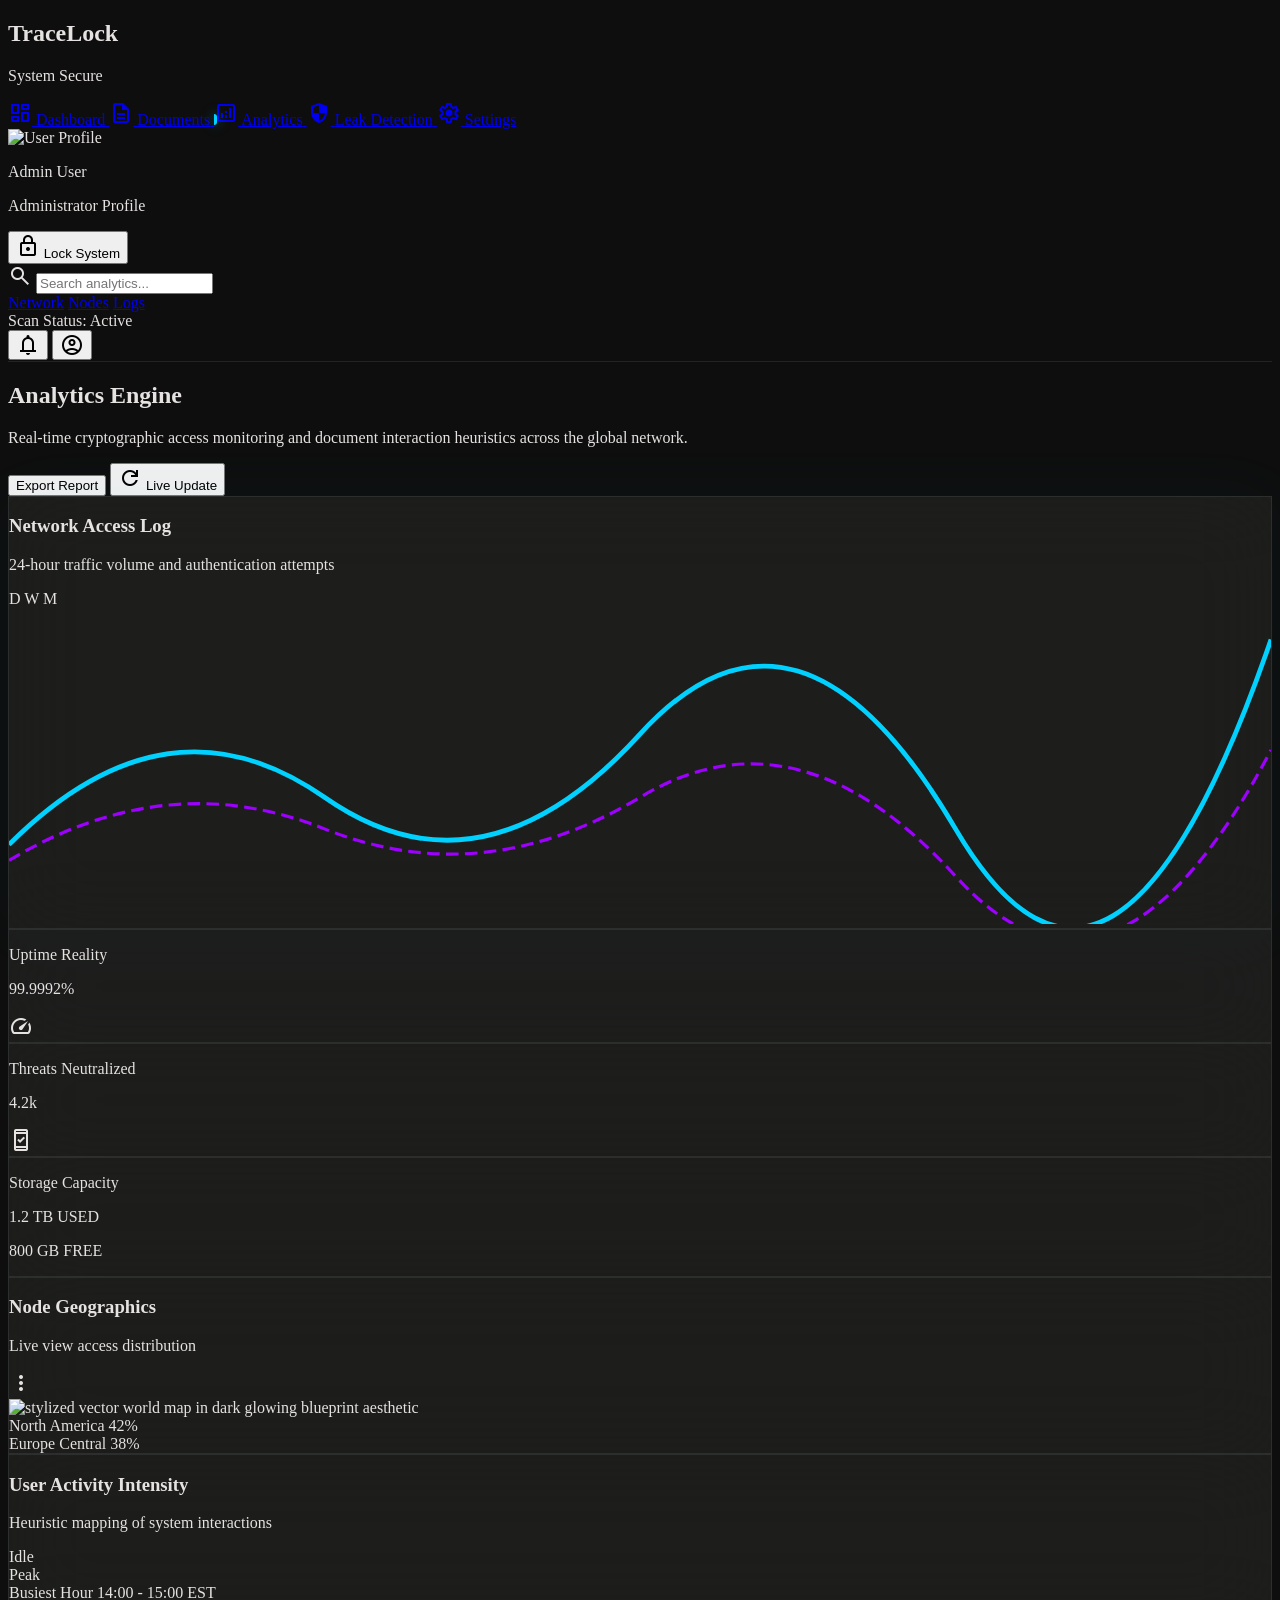
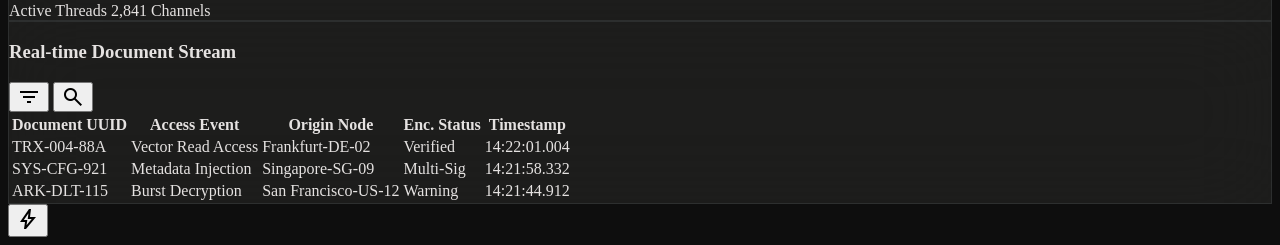
==== analytics.html @ cfc52f66 "feat: add all pages (dashboard, documents, analytics, leak detection, settings) with smooth page tra" ====
<!DOCTYPE html>

<html class="dark" lang="en"><head>
<meta charset="utf-8"/>
<meta content="width=device-width, initial-scale=1.0" name="viewport"/>
<link rel="stylesheet" href="transitions.css"/>
<title>TraceLock Analytics | Secure Insights</title>
<script src="https://cdn.tailwindcss.com?plugins=forms,container-queries"></script>
<link href="https://fonts.googleapis.com/css2?family=Inter:wght@400;500;600&amp;family=Manrope:wght@700;800&amp;family=Material+Symbols+Outlined:wght,FILL@100..700,0..1&amp;display=swap" rel="stylesheet"/>
<script id="tailwind-config">
      tailwind.config = {
        darkMode: "class",
        theme: {
          extend: {
            "colors": {
                    "primary-fixed": "#b7eaff",
                    "surface": "#131313",
                    "on-secondary": "#4b007e",
                    "secondary-container": "#9d05ff",
                    "on-secondary-container": "#f7e6ff",
                    "on-surface-variant": "#bbc9cf",
                    "inverse-surface": "#e5e2e1",
                    "on-surface": "#e5e2e1",
                    "on-primary": "#003543",
                    "error-container": "#93000a",
                    "primary-fixed-dim": "#4cd6ff",
                    "on-tertiary-fixed-variant": "#624000",
                    "on-tertiary-fixed": "#291800",
                    "on-tertiary-container": "#6b4700",
                    "on-primary-container": "#00566a",
                    "surface-container-highest": "#353534",
                    "primary-container": "#00d1ff",
                    "surface-variant": "#353534",
                    "on-secondary-fixed": "#2d004f",
                    "on-error-container": "#ffdad6",
                    "on-tertiary": "#442b00",
                    "tertiary-container": "#feb127",
                    "surface-bright": "#393939",
                    "on-primary-fixed": "#001f28",
                    "surface-tint": "#4cd6ff",
                    "tertiary-fixed-dim": "#ffba49",
                    "surface-dim": "#131313",
                    "surface-container-high": "#2a2a2a",
                    "surface-container": "#201f1f",
                    "surface-container-low": "#1c1b1b",
                    "error": "#ffb4ab",
                    "surface-container-lowest": "#0e0e0e",
                    "inverse-on-surface": "#313030",
                    "outline": "#859399",
                    "secondary": "#dfb7ff",
                    "background": "#131313",
                    "on-secondary-fixed-variant": "#6b00b0",
                    "secondary-fixed-dim": "#dfb7ff",
                    "primary": "#a4e6ff",
                    "outline-variant": "#3c494e",
                    "tertiary-fixed": "#ffddb1",
                    "on-primary-fixed-variant": "#004e60",
                    "tertiary": "#ffd59c",
                    "secondary-fixed": "#f1daff",
                    "inverse-primary": "#00677f",
                    "on-error": "#690005",
                    "on-background": "#e5e2e1"
            },
            "borderRadius": {
                    "DEFAULT": "1rem",
                    "lg": "2rem",
                    "xl": "3rem",
                    "full": "9999px"
            },
            "fontFamily": {
                    "headline": ["Manrope"],
                    "body": ["Inter"],
                    "label": ["Inter"],
                    "manrope": ["Manrope"]
            },
            "animation": {
                "fade-in-up": "fadeInUp 0.6s ease-out forwards",
                "reveal-width": "revealWidth 1.2s cubic-bezier(0.65, 0, 0.35, 1) forwards",
                "stagger-item": "staggerItem 0.4s ease-out forwards"
            },
            "keyframes": {
                "fadeInUp": {
                    "0%": { opacity: "0", transform: "translateY(20px)" },
                    "100%": { opacity: "1", transform: "translateY(0)" }
                },
                "revealWidth": {
                    "0%": { width: "0%" },
                    "100%": { width: "var(--target-width)" }
                },
                "staggerItem": {
                    "0%": { opacity: "0", transform: "scale(0.95)" },
                    "100%": { opacity: "1", transform: "scale(1)" }
                }
            }
          },
        },
      }
    </script>
<style>
        .material-symbols-outlined {
            font-variation-settings: 'FILL' 0, 'wght' 400, 'GRAD' 0, 'opsz' 24;
        }
        .glass-panel {
            background: rgba(53, 53, 52, 0.4);
            backdrop-filter: blur(40px);
            border: 1px solid rgba(133, 147, 153, 0.15);
        }
        .electric-aura {
            box-shadow: 0 0 64px rgba(0, 209, 255, 0.04);
        }
        body {
            background-color: #0e0e0e;
            color: #e5e2e1;
        }
        .glass-border-bottom-only {
            border-bottom: 1px solid rgba(0, 209, 255, 0.15);
        }
        .chart-bar {
            transform-origin: bottom;
            animation: barGrow 1s cubic-bezier(0.34, 1.56, 0.64, 1) forwards;
        }
        @keyframes barGrow {
            0% { transform: scaleY(0); }
            100% { transform: scaleY(1); }
        }
        .animate-delay-100 { animation-delay: 100ms; }
        .animate-delay-200 { animation-delay: 200ms; }
        .animate-delay-300 { animation-delay: 300ms; }
        .animate-delay-400 { animation-delay: 400ms; }
        .animate-delay-500 { animation-delay: 500ms; }
    </style>
</head>
<body class="font-body selection:bg-primary-container selection:text-on-primary-container overflow-x-hidden">
<!-- SideNavBar -->
<aside class="fixed left-0 top-0 h-full w-64 flex flex-col bg-zinc-950/60 backdrop-blur-xl border-r border-cyan-500/10 shadow-[0_0_64px_rgba(0,209,255,0.04)] z-50">
<div class="p-8">
<h1 class="text-2xl font-bold tracking-tighter text-cyan-400">TraceLock</h1>
<p class="text-[10px] text-zinc-500 mt-1 font-mono uppercase tracking-widest">System Secure</p>
</div>
<nav class="flex-1 px-4 space-y-1 mt-4">
<a class="flex items-center gap-4 px-6 py-4 text-zinc-500 hover:text-cyan-300 hover:bg-cyan-400/5 transition-all duration-300 rounded-2xl group font-manrope text-sm tracking-tight" href="dashboard.html">
<span class="material-symbols-outlined group-hover:scale-110 transition-transform">dashboard</span>
<span class="uppercase font-semibold">Dashboard</span>
</a>
<a class="flex items-center gap-4 px-6 py-4 text-zinc-500 hover:text-cyan-300 hover:bg-cyan-400/5 transition-all duration-300 rounded-2xl group font-manrope text-sm tracking-tight" href="documents.html">
<span class="material-symbols-outlined group-hover:scale-110 transition-transform">description</span>
<span class="uppercase font-semibold">Documents</span>
</a>
<!-- Active Tab: Analytics -->
<a class="flex items-center gap-4 px-6 py-4 text-cyan-400 bg-cyan-400/10 font-bold rounded-2xl group font-manrope text-sm tracking-tight shadow-[0_0_20px_rgba(0,209,255,0.05)]" href="analytics.html">
<span class="material-symbols-outlined">analytics</span>
<span class="uppercase">Analytics</span>
</a>
<a class="flex items-center gap-4 px-6 py-4 text-zinc-500 hover:text-cyan-300 hover:bg-cyan-400/5 transition-all duration-300 rounded-2xl group font-manrope text-sm tracking-tight" href="leak_detection.html">
<span class="material-symbols-outlined group-hover:scale-110 transition-transform">security</span>
<span class="uppercase font-semibold">Leak Detection</span>
</a>
<a class="flex items-center gap-4 px-6 py-4 text-zinc-500 hover:text-cyan-300 hover:bg-cyan-400/5 transition-all duration-300 rounded-2xl group font-manrope text-sm tracking-tight" href="settings.html">
<span class="material-symbols-outlined group-hover:scale-110 transition-transform">settings</span>
<span class="uppercase font-semibold">Settings</span>
</a>
</nav>
<div class="p-8 mt-auto">
<div class="flex items-center gap-3 mb-6 px-2">
<img alt="User Profile" class="w-10 h-10 rounded-full border border-cyan-500/20" src="https://lh3.googleusercontent.com/aida-public/[base64]"/>
<div>
<p class="text-xs font-bold text-on-surface">Admin User</p>
<p class="text-[10px] text-zinc-500">Administrator Profile</p>
</div>
</div>
<button class="w-full py-4 bg-gradient-to-br from-primary-container to-secondary-container text-on-primary-fixed font-bold rounded-xl flex items-center justify-center gap-2 scale-100 hover:scale-[1.02] active:scale-95 transition-all duration-200 shadow-lg shadow-cyan-500/10">
<span class="material-symbols-outlined text-sm">lock</span>
            Lock System
        </button>
</div>
</aside>
<!-- Main Content Area -->
<main class="ml-64 min-h-screen">
<!-- TopNavBar -->
<header class="fixed top-0 right-0 left-64 h-16 flex justify-between items-center px-8 z-40 bg-zinc-950/50 backdrop-blur-2xl border-b border-cyan-500/15 glass-border-bottom-only">
<div class="flex items-center gap-10">
<div class="relative group opacity-80 hover:opacity-100 transition-all duration-300">
<span class="material-symbols-outlined absolute left-3 top-1/2 -translate-y-1/2 text-zinc-500 text-sm">search</span>
<input class="bg-surface-container-low border-none rounded-full py-1.5 pl-10 pr-6 text-xs text-on-surface-variant w-64 focus:ring-1 focus:ring-cyan-400 transition-all" placeholder="Search analytics..." type="text"/>
</div>
<nav class="flex gap-8 font-manrope text-xs font-medium uppercase tracking-widest">
<a class="text-zinc-400 hover:text-cyan-300 transition-colors" href="#">Network</a>
<a class="text-zinc-400 hover:text-cyan-300 transition-colors" href="#">Nodes</a>
<a class="text-cyan-400 border-b-2 border-cyan-400 pb-1" href="#">Logs</a>
</nav>
</div>
<div class="flex items-center gap-6">
<div class="flex items-center gap-2 px-4 py-1.5 bg-cyan-400/10 border border-cyan-400/20 rounded-full">
<span class="w-2 h-2 rounded-full bg-cyan-400 animate-pulse"></span>
<span class="text-[10px] font-bold text-cyan-400 uppercase tracking-widest">Scan Status: Active</span>
</div>
<div class="flex gap-4">
<button class="material-symbols-outlined text-zinc-400 hover:text-cyan-300 transition-colors opacity-80 hover:opacity-100">notifications</button>
<button class="material-symbols-outlined text-zinc-400 hover:text-cyan-300 transition-colors opacity-80 hover:opacity-100">account_circle</button>
</div>
</div>
</header>
<!-- Dashboard Canvas -->
<div class="p-10 pt-24 space-y-10 animate-fade-in-up">
<!-- Hero Title -->
<div class="flex justify-between items-end opacity-0 animate-fade-in-up">
<div>
<h2 class="font-headline text-5xl font-extrabold tracking-tighter text-on-surface">Analytics Engine</h2>
<p class="text-on-surface-variant mt-2 max-w-md">Real-time cryptographic access monitoring and document interaction heuristics across the global network.</p>
</div>
<div class="flex gap-4">
<button class="px-6 py-3 rounded-xl border border-outline-variant/30 font-bold text-xs uppercase tracking-widest hover:bg-surface-container-low transition-colors">Export Report</button>
<button class="px-6 py-3 rounded-xl bg-primary-container text-on-primary-fixed font-bold text-xs uppercase tracking-widest flex items-center gap-2 hover:shadow-[0_0_20px_rgba(0,209,255,0.3)] transition-all">
<span class="material-symbols-outlined text-sm">refresh</span>
                    Live Update
                </button>
</div>
</div>
<!-- Bento Grid Layout -->
<div class="grid grid-cols-12 gap-6">
<!-- Main Access Chart -->
<div class="col-span-8 glass-panel rounded-lg p-8 electric-aura opacity-0 animate-fade-in-up animate-delay-100">
<div class="flex justify-between items-center mb-10">
<div>
<h3 class="font-headline text-lg font-bold">Network Access Log</h3>
<p class="text-xs text-on-surface-variant">24-hour traffic volume and authentication attempts</p>
</div>
<div class="flex gap-2">
<span class="px-3 py-1 rounded-full bg-zinc-800 text-[10px] font-bold text-zinc-400 cursor-pointer hover:bg-zinc-700 transition-colors">D</span>
<span class="px-3 py-1 rounded-full bg-primary-container/20 text-[10px] font-bold text-primary-container border border-primary-container/30 cursor-pointer">W</span>
<span class="px-3 py-1 rounded-full bg-zinc-800 text-[10px] font-bold text-zinc-400 cursor-pointer hover:bg-zinc-700 transition-colors">M</span>
</div>
</div>
<!-- Chart Bars with animations -->
<div class="h-64 flex items-end gap-1 relative group">
<div class="flex-1 bg-primary-container/20 h-[40%] rounded-t-sm hover:bg-primary-container/40 transition-all cursor-pointer chart-bar"></div>
<div class="flex-1 bg-primary-container/20 h-[55%] rounded-t-sm hover:bg-primary-container/40 transition-all cursor-pointer chart-bar animate-delay-100"></div>
<div class="flex-1 bg-primary-container/20 h-[45%] rounded-t-sm hover:bg-primary-container/40 transition-all cursor-pointer chart-bar animate-delay-200"></div>
<div class="flex-1 bg-secondary-container/20 h-[85%] rounded-t-sm border-t-2 border-secondary-container/60 hover:bg-secondary-container/40 transition-all cursor-pointer chart-bar animate-delay-300"></div>
<div class="flex-1 bg-primary-container/20 h-[60%] rounded-t-sm hover:bg-primary-container/40 transition-all cursor-pointer chart-bar animate-delay-100"></div>
<div class="flex-1 bg-primary-container/20 h-[70%] rounded-t-sm hover:bg-primary-container/40 transition-all cursor-pointer chart-bar animate-delay-200"></div>
<div class="flex-1 bg-primary-container/20 h-[50%] rounded-t-sm hover:bg-primary-container/40 transition-all cursor-pointer chart-bar animate-delay-300"></div>
<div class="flex-1 bg-primary-container/20 h-[40%] rounded-t-sm hover:bg-primary-container/40 transition-all cursor-pointer chart-bar animate-delay-400"></div>
<div class="flex-1 bg-primary-container/20 h-[90%] rounded-t-sm hover:bg-primary-container/40 transition-all cursor-pointer chart-bar animate-delay-100"></div>
<div class="flex-1 bg-secondary-container/20 h-[65%] rounded-t-sm border-t-2 border-secondary-container/60 hover:bg-secondary-container/40 transition-all cursor-pointer chart-bar animate-delay-200"></div>
<div class="flex-1 bg-primary-container/20 h-[40%] rounded-t-sm hover:bg-primary-container/40 transition-all cursor-pointer chart-bar animate-delay-300"></div>
<div class="flex-1 bg-primary-container/20 h-[55%] rounded-t-sm hover:bg-primary-container/40 transition-all cursor-pointer chart-bar animate-delay-400"></div>
<!-- Overlay Legend Line (Decorative SVG) -->
<svg class="absolute inset-0 w-full h-full opacity-60 pointer-events-none" viewbox="0 0 800 200">
<path class="chart-line-path" d="M0,150 Q100,50 200,120 T400,80 T600,140 T800,20" fill="none" stroke="#00D1FF" stroke-width="3"></path>
<path class="chart-line-path opacity-50" d="M0,160 Q100,100 200,140 T400,120 T600,170 T800,90" fill="none" stroke="#9D00FF" stroke-dasharray="8 4" stroke-width="2"></path>
</svg>
</div>
</div>
<!-- Status Cards -->
<div class="col-span-4 space-y-6 opacity-0 animate-fade-in-up animate-delay-200">
<div class="glass-panel rounded-lg p-6 flex items-center justify-between hover:border-primary-container/40 transition-all">
<div>
<p class="text-xs text-on-surface-variant font-medium">Uptime Reality</p>
<p class="text-2xl font-headline font-black text-on-surface">99.9992%</p>
</div>
<div class="w-12 h-12 rounded-full border-2 border-primary-container/30 flex items-center justify-center">
<span class="material-symbols-outlined text-primary-container animate-pulse">speed</span>
</div>
</div>
<div class="glass-panel rounded-lg p-6 flex items-center justify-between border-l-4 border-secondary-container hover:translate-x-1 transition-transform">
<div>
<p class="text-xs text-on-surface-variant font-medium">Threats Neutralized</p>
<p class="text-2xl font-headline font-black text-secondary">4.2k</p>
</div>
<div class="w-12 h-12 rounded-full bg-secondary-container/10 flex items-center justify-center">
<span class="material-symbols-outlined text-secondary">security_update_good</span>
</div>
</div>
<div class="glass-panel rounded-lg p-6 bg-gradient-to-br from-surface-container-low to-surface-container-lowest">
<p class="text-xs text-zinc-500 font-bold uppercase tracking-widest mb-4">Storage Capacity</p>
<div class="w-full h-2 bg-zinc-800 rounded-full overflow-hidden">
<div class="h-full bg-gradient-to-r from-primary-container to-secondary-container animate-reveal-width" style="--target-width: 72%"></div>
</div>
<div class="flex justify-between mt-3">
<p class="text-[10px] text-zinc-400 font-bold">1.2 TB USED</p>
<p class="text-[10px] text-zinc-500">800 GB FREE</p>
</div>
</div>
</div>
<!-- Geographic Distribution -->
<div class="col-span-5 glass-panel rounded-lg p-8 relative overflow-hidden group opacity-0 animate-fade-in-up animate-delay-300">
<div class="flex justify-between items-start mb-6 z-10 relative">
<div>
<h3 class="font-headline text-lg font-bold">Node Geographics</h3>
<p class="text-xs text-on-surface-variant">Live view access distribution</p>
</div>
<span class="material-symbols-outlined text-zinc-500 cursor-pointer hover:text-white">more_vert</span>
</div>
<div class="w-full aspect-square bg-zinc-900 rounded-2xl relative overflow-hidden">
<img alt="stylized vector world map in dark glowing blueprint aesthetic" class="w-full h-full object-cover opacity-40 grayscale contrast-125 scale-110 group-hover:scale-100 transition-transform duration-1000" src="https://lh3.googleusercontent.com/aida-public/[base64]"/>
<!-- Pulsing Hotspots -->
<div class="absolute top-[30%] left-[20%] w-4 h-4 bg-primary-container rounded-full animate-pulse shadow-[0_0_15px_#00D1FF]"></div>
<div class="absolute top-[45%] left-[55%] w-3 h-3 bg-secondary-container rounded-full animate-pulse shadow-[0_0_15px_#9D00FF]"></div>
<div class="absolute top-[60%] left-[80%] w-5 h-5 bg-primary-container rounded-full animate-pulse shadow-[0_0_15px_#00D1FF]"></div>
</div>
<div class="mt-6 space-y-3">
<div class="flex justify-between text-xs">
<span class="text-zinc-400">North America</span>
<span class="text-on-surface font-bold">42%</span>
</div>
<div class="w-full h-1 bg-zinc-800 rounded-full">
<div class="h-full bg-primary-container animate-reveal-width" style="--target-width: 42%"></div>
</div>
<div class="flex justify-between text-xs mt-4">
<span class="text-zinc-400">Europe Central</span>
<span class="text-on-surface font-bold">38%</span>
</div>
<div class="w-full h-1 bg-zinc-800 rounded-full">
<div class="h-full bg-secondary-container animate-reveal-width animate-delay-200" style="--target-width: 38%"></div>
</div>
</div>
</div>
<!-- Activity Heatmap -->
<div class="col-span-7 glass-panel rounded-lg p-8 opacity-0 animate-fade-in-up animate-delay-400">
<div class="flex justify-between items-start mb-8">
<div>
<h3 class="font-headline text-lg font-bold">User Activity Intensity</h3>
<p class="text-xs text-on-surface-variant">Heuristic mapping of system interactions</p>
</div>
<div class="flex items-center gap-4">
<div class="flex items-center gap-1.5">
<div class="w-2 h-2 rounded-full bg-zinc-800"></div>
<span class="text-[10px] text-zinc-500 uppercase">Idle</span>
</div>
<div class="flex items-center gap-1.5">
<div class="w-2 h-2 rounded-full bg-primary-container/80"></div>
<span class="text-[10px] text-zinc-500 uppercase">Peak</span>
</div>
</div>
</div>
<!-- Heatmap Grid with stagger animations -->
<div class="grid grid-cols-12 gap-1.5">
<!-- Row 1 -->
<div class="aspect-square rounded-sm bg-primary-container/10 animate-stagger-item animate-delay-100"></div>
<div class="aspect-square rounded-sm bg-primary-container/20 animate-stagger-item animate-delay-200"></div>
<div class="aspect-square rounded-sm bg-primary-container/40 animate-stagger-item animate-delay-300"></div>
<div class="aspect-square rounded-sm bg-primary-container/10 animate-stagger-item animate-delay-100"></div>
<div class="aspect-square rounded-sm bg-zinc-800 animate-stagger-item animate-delay-200"></div>
<div class="aspect-square rounded-sm bg-primary-container/60 animate-stagger-item animate-delay-300"></div>
<div class="aspect-square rounded-sm bg-primary-container/80 animate-stagger-item animate-delay-400"></div>
<div class="aspect-square rounded-sm bg-secondary-container/40 animate-stagger-item animate-delay-500"></div>
<div class="aspect-square rounded-sm bg-primary-container/10 animate-stagger-item animate-delay-100"></div>
<div class="aspect-square rounded-sm bg-primary-container/20 animate-stagger-item animate-delay-200"></div>
<div class="aspect-square rounded-sm bg-primary-container/30 animate-stagger-item animate-delay-300"></div>
<div class="aspect-square rounded-sm bg-zinc-800 animate-stagger-item animate-delay-400"></div>
<!-- Row 2 -->
<div class="aspect-square rounded-sm bg-zinc-800 animate-stagger-item animate-delay-200"></div>
<div class="aspect-square rounded-sm bg-primary-container/10 animate-stagger-item animate-delay-300"></div>
<div class="aspect-square rounded-sm bg-primary-container/50 animate-stagger-item animate-delay-400"></div>
<div class="aspect-square rounded-sm bg-secondary-container/90 animate-stagger-item animate-delay-500"></div>
<div class="aspect-square rounded-sm bg-primary-container/60 animate-stagger-item animate-delay-100"></div>
<div class="aspect-square rounded-sm bg-primary-container/10 animate-stagger-item animate-delay-200"></div>
<div class="aspect-square rounded-sm bg-zinc-800 animate-stagger-item animate-delay-300"></div>
<div class="aspect-square rounded-sm bg-zinc-800 animate-stagger-item animate-delay-400"></div>
<div class="aspect-square rounded-sm bg-primary-container/20 animate-stagger-item animate-delay-100"></div>
<div class="aspect-square rounded-sm bg-primary-container/10 animate-stagger-item animate-delay-200"></div>
<div class="aspect-square rounded-sm bg-primary-container/40 animate-stagger-item animate-delay-300"></div>
<div class="aspect-square rounded-sm bg-primary-container/20 animate-stagger-item animate-delay-400"></div>
<!-- Row 3-5 simplified -->
<div class="aspect-square rounded-sm bg-primary-container/30 animate-stagger-item animate-delay-200"></div>
<div class="aspect-square rounded-sm bg-zinc-800"></div>
<div class="aspect-square rounded-sm bg-zinc-800"></div>
<div class="aspect-square rounded-sm bg-primary-container/10"></div>
<div class="aspect-square rounded-sm bg-primary-container/20"></div>
<div class="aspect-square rounded-sm bg-primary-container/40"></div>
<div class="aspect-square rounded-sm bg-primary-container/60"></div>
<div class="aspect-square rounded-sm bg-secondary-container/40"></div>
<div class="aspect-square rounded-sm bg-primary-container/10"></div>
<div class="aspect-square rounded-sm bg-primary-container/80"></div>
<div class="aspect-square rounded-sm bg-zinc-800"></div>
<div class="aspect-square rounded-sm bg-zinc-800"></div>
<div class="aspect-square rounded-sm bg-primary-container/10"></div>
<div class="aspect-square rounded-sm bg-primary-container/20"></div>
<div class="aspect-square rounded-sm bg-zinc-800"></div>
<div class="aspect-square rounded-sm bg-zinc-800"></div>
<div class="aspect-square rounded-sm bg-primary-container/60"></div>
<div class="aspect-square rounded-sm bg-primary-container/10"></div>
<div class="aspect-square rounded-sm bg-primary-container/20"></div>
<div class="aspect-square rounded-sm bg-primary-container/40"></div>
<div class="aspect-square rounded-sm bg-primary-container/20"></div>
<div class="aspect-square rounded-sm bg-primary-container/10"></div>
<div class="aspect-square rounded-sm bg-zinc-800"></div>
<div class="aspect-square rounded-sm bg-zinc-800"></div>
<div class="aspect-square rounded-sm bg-primary-container/40"></div>
<div class="aspect-square rounded-sm bg-primary-container/10"></div>
<div class="aspect-square rounded-sm bg-primary-container/20"></div>
<div class="aspect-square rounded-sm bg-zinc-800"></div>
<div class="aspect-square rounded-sm bg-primary-container/10"></div>
<div class="aspect-square rounded-sm bg-primary-container/30"></div>
<div class="aspect-square rounded-sm bg-primary-container/80"></div>
<div class="aspect-square rounded-sm bg-secondary-container/60"></div>
<div class="aspect-square rounded-sm bg-primary-container/10"></div>
<div class="aspect-square rounded-sm bg-zinc-800"></div>
<div class="aspect-square rounded-sm bg-zinc-800"></div>
<div class="aspect-square rounded-sm bg-primary-container/10"></div>
</div>
<div class="mt-6 pt-6 border-t border-zinc-800/50 flex justify-between">
<div class="flex flex-col">
<span class="text-[10px] text-zinc-500 font-bold uppercase tracking-widest">Busiest Hour</span>
<span class="text-sm font-bold text-primary-container">14:00 - 15:00 EST</span>
</div>
<div class="flex flex-col text-right">
<span class="text-[10px] text-zinc-500 font-bold uppercase tracking-widest">Active Threads</span>
<span class="text-sm font-bold text-secondary">2,841 Channels</span>
</div>
</div>
</div>
</div>
<!-- Detailed Logs Table -->
<div class="glass-panel rounded-lg overflow-hidden opacity-0 animate-fade-in-up animate-delay-500">
<div class="p-8 border-b border-zinc-800/30 flex justify-between items-center">
<h3 class="font-headline text-lg font-bold">Real-time Document Stream</h3>
<div class="flex gap-4">
<button class="material-symbols-outlined text-zinc-500 hover:text-cyan-400 transition-colors">filter_list</button>
<button class="material-symbols-outlined text-zinc-500 hover:text-cyan-400 transition-colors">search</button>
</div>
</div>
<div class="overflow-x-auto">
<table class="w-full text-left">
<thead>
<tr class="text-[10px] text-zinc-500 font-black uppercase tracking-widest bg-zinc-950/30">
<th class="px-8 py-4">Document UUID</th>
<th class="px-8 py-4">Access Event</th>
<th class="px-8 py-4">Origin Node</th>
<th class="px-8 py-4">Enc. Status</th>
<th class="px-8 py-4 text-right">Timestamp</th>
</tr>
</thead>
<tbody class="text-xs">
<tr class="border-b border-zinc-800/20 hover:bg-cyan-400/5 transition-colors group">
<td class="px-8 py-5 font-mono text-primary-container">TRX-004-88A</td>
<td class="px-8 py-5 font-semibold text-on-surface">Vector Read Access</td>
<td class="px-8 py-5 text-on-surface-variant">Frankfurt-DE-02</td>
<td class="px-8 py-5">
<span class="px-2 py-1 rounded-md bg-emerald-500/10 text-emerald-500 font-bold border border-emerald-500/20">Verified</span>
</td>
<td class="px-8 py-5 text-right font-mono text-zinc-500">14:22:01.004</td>
</tr>
<tr class="border-b border-zinc-800/20 hover:bg-cyan-400/5 transition-colors group">
<td class="px-8 py-5 font-mono text-primary-container">SYS-CFG-921</td>
<td class="px-8 py-5 font-semibold text-on-surface">Metadata Injection</td>
<td class="px-8 py-5 text-on-surface-variant">Singapore-SG-09</td>
<td class="px-8 py-5">
<span class="px-2 py-1 rounded-md bg-secondary-container/10 text-secondary-container font-bold border border-secondary-container/20">Multi-Sig</span>
</td>
<td class="px-8 py-5 text-right font-mono text-zinc-500">14:21:58.332</td>
</tr>
<tr class="border-b border-zinc-800/20 hover:bg-cyan-400/5 transition-colors group">
<td class="px-8 py-5 font-mono text-primary-container">ARK-DLT-115</td>
<td class="px-8 py-5 font-semibold text-on-surface">Burst Decryption</td>
<td class="px-8 py-5 text-on-surface-variant">San Francisco-US-12</td>
<td class="px-8 py-5">
<span class="px-2 py-1 rounded-md bg-amber-500/10 text-amber-500 font-bold border border-amber-500/20">Warning</span>
</td>
<td class="px-8 py-5 text-right font-mono text-zinc-500">14:21:44.912</td>
</tr>
</tbody>
</table>
</div>
</div>
</div>
</main>
<!-- Floating Action Pulse -->
<div class="fixed bottom-10 right-10 z-50">
<div class="absolute inset-0 bg-primary-container rounded-full animate-ping opacity-25"></div>
<button class="relative w-16 h-16 bg-primary-container rounded-full shadow-[0_0_40px_rgba(0,209,255,0.4)] flex items-center justify-center text-on-primary-fixed group overflow-hidden hover:scale-110 active:scale-95 transition-all">
<span class="material-symbols-outlined text-3xl group-hover:rotate-90 transition-transform duration-500">bolt</span>
</button>
</div>
<script src="transitions.js"></script>
</body></html>
---- transitions.css ----
/* ============================================================
   TraceLock – Shared Transition & Animation Layer
   ============================================================ */

/* ---------- Page-transition overlay ---------- */
#tl-transition-overlay {
    position: fixed;
    inset: 0;
    background: #0e0e0e;
    z-index: 9999;
    pointer-events: none;
    opacity: 0;
    transition: opacity 0.35s cubic-bezier(0.4, 0, 0.2, 1);
}
#tl-transition-overlay.fade-out {
    opacity: 1;
    pointer-events: all;
}

/* ---------- Page enter animation ---------- */
@keyframes tlPageEnter {
    0%   { opacity: 0; transform: translateY(12px); }
    100% { opacity: 1; transform: translateY(0);    }
}
.tl-page-enter {
    animation: tlPageEnter 0.4s cubic-bezier(0.22, 1, 0.36, 1) forwards;
}

/* ---------- Sidebar link hover shimmer ---------- */
@keyframes tlShimmer {
    0%   { background-position: -200% center; }
    100% { background-position:  200% center; }
}
.tl-nav-link {
    position: relative;
    overflow: hidden;
}
.tl-nav-link::after {
    content: '';
    position: absolute;
    inset: 0;
    background: linear-gradient(
        105deg,
        transparent 40%,
        rgba(0, 209, 255, 0.06) 50%,
        transparent 60%
    );
    background-size: 200% 100%;
    opacity: 0;
    transition: opacity 0.3s;
}
.tl-nav-link:hover::after {
    opacity: 1;
    animation: tlShimmer 0.7s ease forwards;
}

/* ---------- Active nav indicator bar ---------- */
.tl-nav-active {
    position: relative;
}
.tl-nav-active::before {
    content: '';
    position: absolute;
    left: 0;
    top: 50%;
    transform: translateY(-50%);
    width: 3px;
    height: 60%;
    border-radius: 0 3px 3px 0;
    background: #00d1ff;
    box-shadow: 0 0 12px rgba(0, 209, 255, 0.6);
    animation: tlNavBarPop 0.4s cubic-bezier(0.34,1.56,0.64,1) both;
}
@keyframes tlNavBarPop {
    0%   { height: 0; opacity: 0; }
    100% { height: 60%; opacity: 1; }
}

/* ---------- Stat / card reveal ---------- */
@keyframes tlFadeUp {
    0%  { opacity: 0; transform: translateY(20px); }
    100%{ opacity: 1; transform: translateY(0);    }
}
.tl-fade-up {
    animation: tlFadeUp 0.5s cubic-bezier(0.22,1,0.36,1) both;
}

/* ---------- Toggle switch ---------- */
.tl-toggle input { display: none; }
.tl-toggle-track {
    width: 44px; height: 24px;
    border-radius: 999px;
    background: rgba(255,255,255,0.08);
    transition: background 0.3s;
    position: relative;
    cursor: pointer;
    display: inline-block;
}
.tl-toggle input:checked + .tl-toggle-track {
    background: #00d1ff;
}
.tl-toggle-thumb {
    position: absolute;
    top: 3px; left: 3px;
    width: 18px; height: 18px;
    border-radius: 50%;
    background: #fff;
    transition: transform 0.3s cubic-bezier(0.34,1.56,0.64,1),
                box-shadow 0.3s;
    box-shadow: 0 2px 6px rgba(0,0,0,0.3);
}
.tl-toggle input:checked ~ .tl-toggle-thumb,
.tl-toggle input:checked + .tl-toggle-track .tl-toggle-thumb {
    transform: translateX(20px);
    box-shadow: 0 2px 12px rgba(0, 209, 255, 0.4);
}

/* ---------- Ripple keyframe (used by inline style in transitions.js) ---------- */
@keyframes tlRipple {
    to { transform: scale(4); opacity: 0; }
}

/* ---------- Scan / active pulse on topbar badge ---------- */
@keyframes tlPulseRing {
    0%   { box-shadow: 0 0 0 0 rgba(0,209,255,0.4); }
    70%  { box-shadow: 0 0 0 8px rgba(0,209,255,0);  }
    100% { box-shadow: 0 0 0 0 rgba(0,209,255,0);    }
}
.tl-pulse-ring {
    animation: tlPulseRing 2s infinite;
}
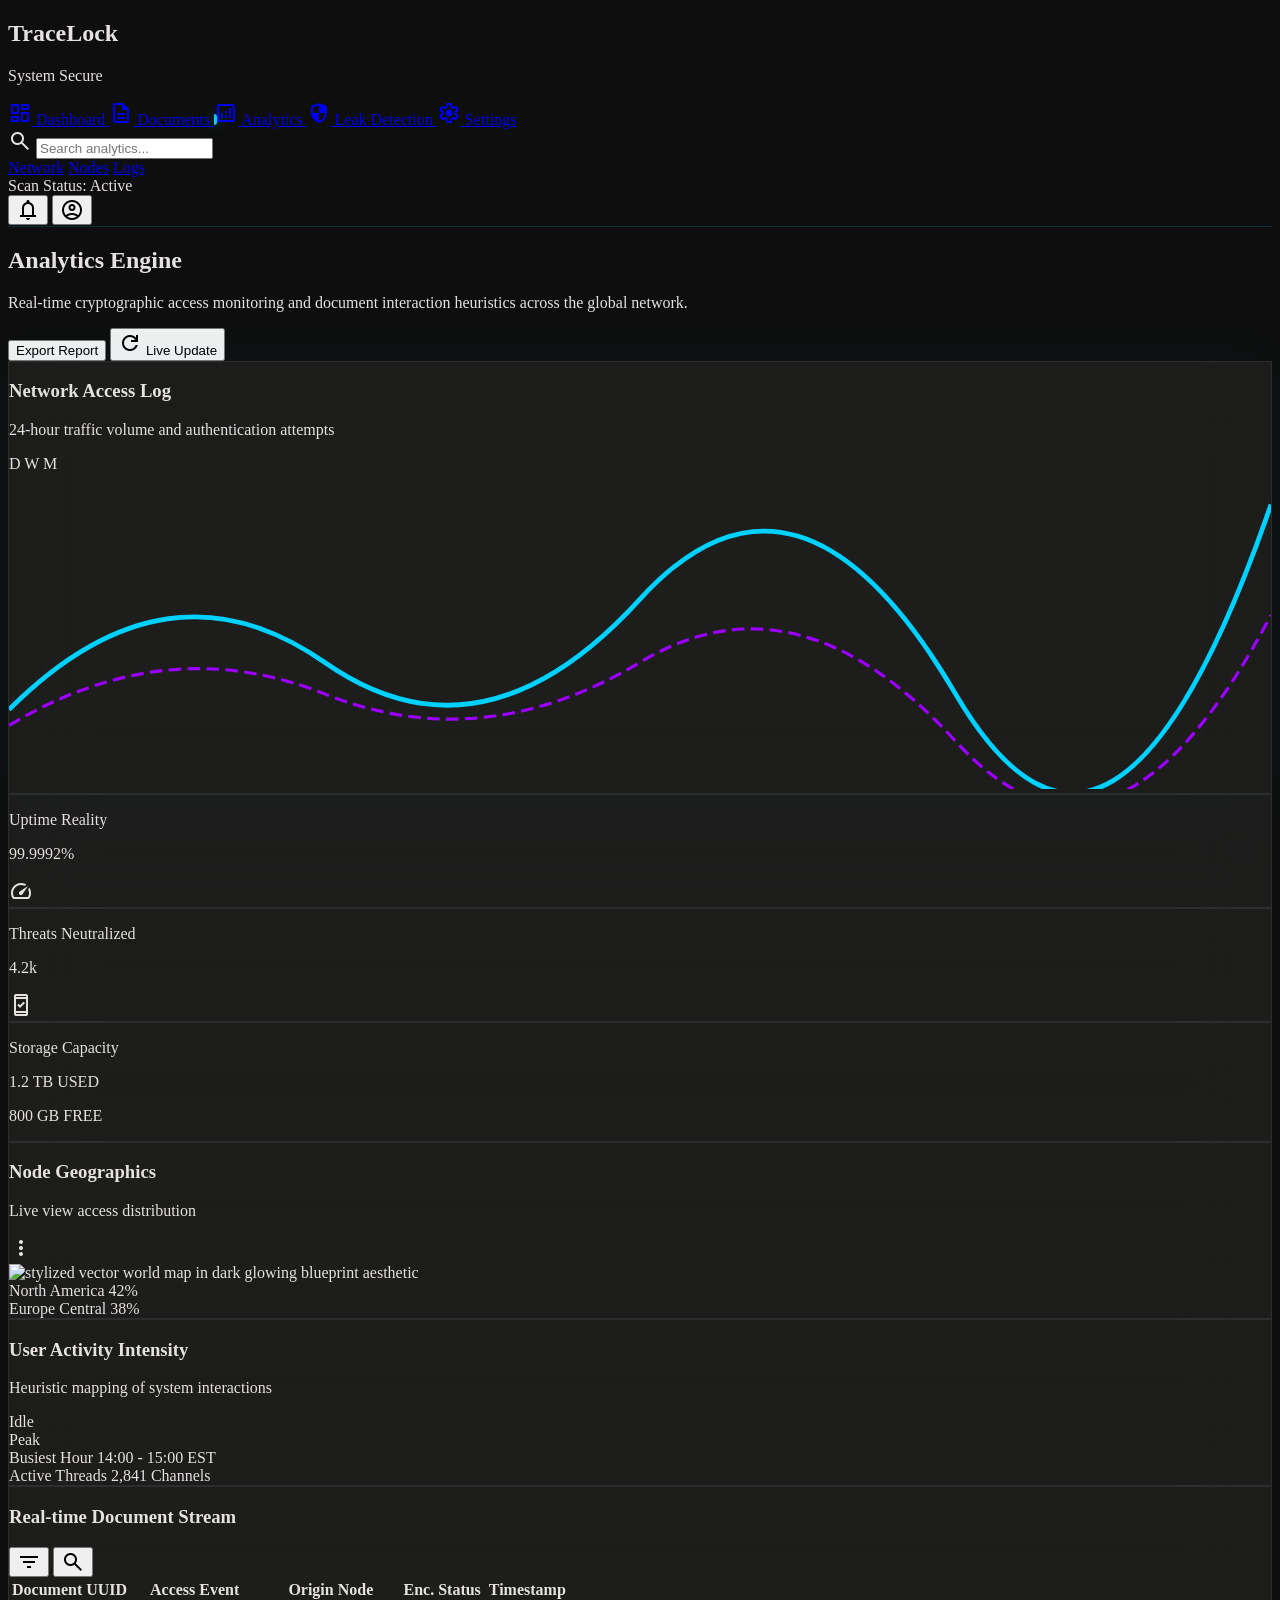
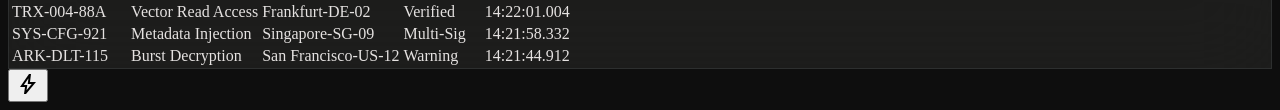
==== commit 4844cdce: "Finalizing TraceLock security portal updates" ====
--- a/analytics.html
+++ b/analytics.html
@@ -160,19 +160,6 @@
 <span class="uppercase font-semibold">Settings</span>
 </a>
 </nav>
-<div class="p-8 mt-auto">
-<div class="flex items-center gap-3 mb-6 px-2">
-<img alt="User Profile" class="w-10 h-10 rounded-full border border-cyan-500/20" src="https://lh3.googleusercontent.com/aida-public/[base64]"/>
-<div>
-<p class="text-xs font-bold text-on-surface">Admin User</p>
-<p class="text-[10px] text-zinc-500">Administrator Profile</p>
-</div>
-</div>
-<button class="w-full py-4 bg-gradient-to-br from-primary-container to-secondary-container text-on-primary-fixed font-bold rounded-xl flex items-center justify-center gap-2 scale-100 hover:scale-[1.02] active:scale-95 transition-all duration-200 shadow-lg shadow-cyan-500/10">
-<span class="material-symbols-outlined text-sm">lock</span>
-            Lock System
-        </button>
-</div>
 </aside>
 <!-- Main Content Area -->
 <main class="ml-64 min-h-screen">
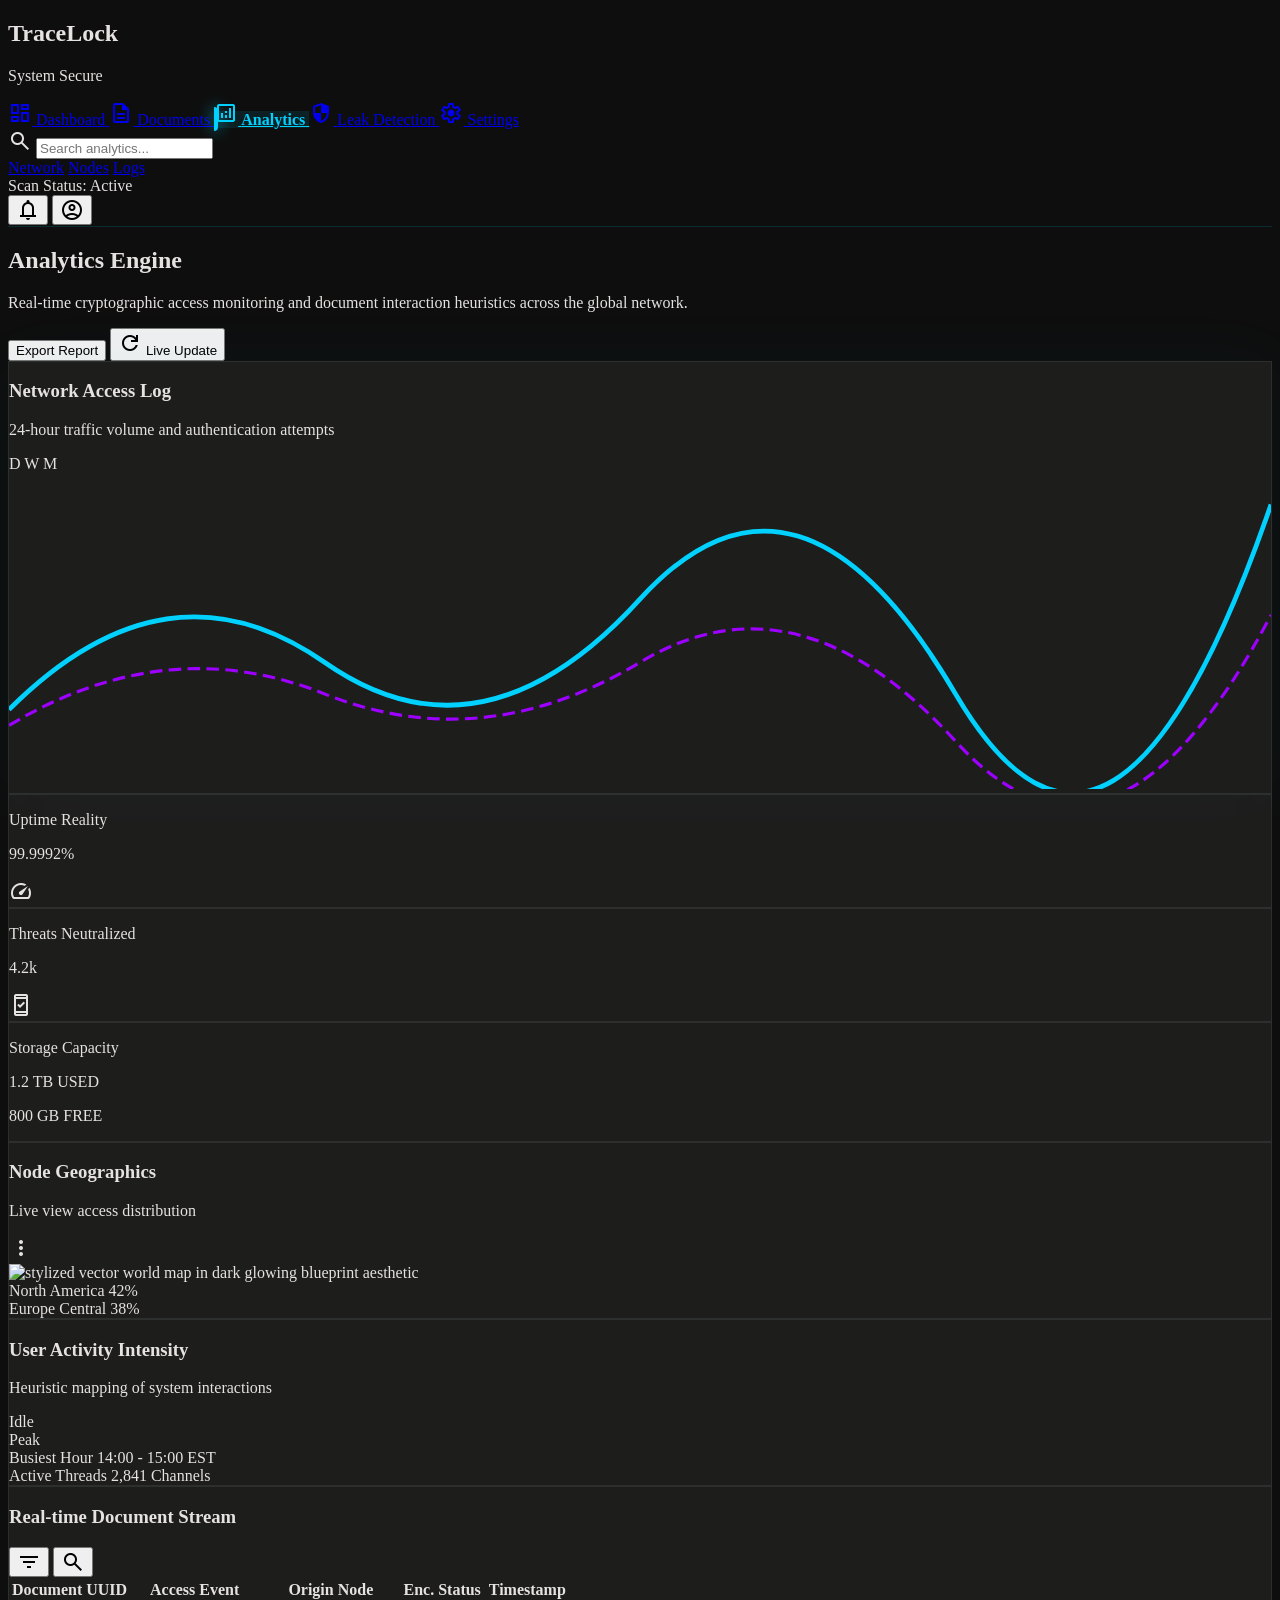
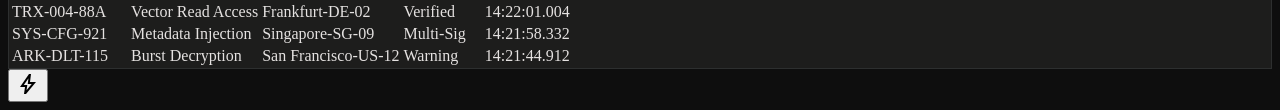
==== commit f6e958b7: "Finalize page transitions and update background-clip compatibility" ====
--- a/analytics.html
+++ b/analytics.html
@@ -147,7 +147,7 @@
 <span class="uppercase font-semibold">Documents</span>
 </a>
 <!-- Active Tab: Analytics -->
-<a class="flex items-center gap-4 px-6 py-4 text-cyan-400 bg-cyan-400/10 font-bold rounded-2xl group font-manrope text-sm tracking-tight shadow-[0_0_20px_rgba(0,209,255,0.05)]" href="analytics.html">
+<a class="flex items-center gap-4 px-6 py-4 text-zinc-500 hover:text-cyan-300 hover:bg-cyan-400/5 transition-all duration-300 rounded-2xl group font-manrope text-sm tracking-tight" href="analytics.html">
 <span class="material-symbols-outlined">analytics</span>
 <span class="uppercase">Analytics</span>
 </a>
@@ -173,7 +173,7 @@
 <nav class="flex gap-8 font-manrope text-xs font-medium uppercase tracking-widest">
 <a class="text-zinc-400 hover:text-cyan-300 transition-colors" href="#">Network</a>
 <a class="text-zinc-400 hover:text-cyan-300 transition-colors" href="#">Nodes</a>
-<a class="text-cyan-400 border-b-2 border-cyan-400 pb-1" href="#">Logs</a>
+<a class="text-zinc-400 hover:text-cyan-300 transition-colors" href="#">Logs</a>
 </nav>
 </div>
 <div class="flex items-center gap-6">
--- a/transitions.css
+++ b/transitions.css
@@ -1,40 +1,52 @@
 /* ============================================================
    TraceLock – Shared Transition & Animation Layer
    ============================================================ */
+
+:root {
+    --primary: #00d1ff;
+    --secondary: #9d05ff;
+    --bg-dark: #0e0e0e;
+    --glass: rgba(255, 255, 255, 0.03);
+    --glass-border: rgba(255, 255, 255, 0.08);
+}
 
 /* ---------- Page-transition overlay ---------- */
 #tl-transition-overlay {
     position: fixed;
     inset: 0;
-    background: #0e0e0e;
-    z-index: 9999;
+    background: var(--bg-dark);
+    z-index: 10000;
     pointer-events: none;
+    opacity: 1; /* Start visible on load */
+    transition: opacity 0.6s cubic-bezier(0.4, 0, 0.2, 1);
+}
+
+#tl-transition-overlay.loaded {
     opacity: 0;
-    transition: opacity 0.35s cubic-bezier(0.4, 0, 0.2, 1);
 }
+
 #tl-transition-overlay.fade-out {
     opacity: 1;
     pointer-events: all;
+    transition: opacity 0.4s cubic-bezier(0.4, 0, 0.2, 1);
 }
 
 /* ---------- Page enter animation ---------- */
 @keyframes tlPageEnter {
-    0%   { opacity: 0; transform: translateY(12px); }
-    100% { opacity: 1; transform: translateY(0);    }
-}
-.tl-page-enter {
-    animation: tlPageEnter 0.4s cubic-bezier(0.22, 1, 0.36, 1) forwards;
+    0%   { opacity: 0; transform: translateY(15px) scale(0.99); filter: blur(10px); }
+    100% { opacity: 1; transform: translateY(0) scale(1); filter: blur(0); }
 }
 
-/* ---------- Sidebar link hover shimmer ---------- */
-@keyframes tlShimmer {
-    0%   { background-position: -200% center; }
-    100% { background-position:  200% center; }
+.tl-page-enter {
+    animation: tlPageEnter 0.8s cubic-bezier(0.16, 1, 0.3, 1) forwards;
 }
+
+/* ---------- Navigation Link Aesthetics ---------- */
 .tl-nav-link {
     position: relative;
-    overflow: hidden;
+    transition: all 0.3s cubic-bezier(0.4, 0, 0.2, 1);
 }
+
 .tl-nav-link::after {
     content: '';
     position: absolute;
@@ -42,90 +54,109 @@
     background: linear-gradient(
         105deg,
         transparent 40%,
-        rgba(0, 209, 255, 0.06) 50%,
+        rgba(0, 209, 255, 0.08) 50%,
         transparent 60%
     );
     background-size: 200% 100%;
     opacity: 0;
+    border-radius: inherit;
     transition: opacity 0.3s;
+    pointer-events: none;
 }
+
 .tl-nav-link:hover::after {
     opacity: 1;
-    animation: tlShimmer 0.7s ease forwards;
+    animation: tlShimmer 1.2s infinite;
 }
 
-/* ---------- Active nav indicator bar ---------- */
-.tl-nav-active {
-    position: relative;
+@keyframes tlShimmer {
+    0%   { background-position: -200% center; }
+    100% { background-position:  200% center; }
 }
-.tl-nav-active::before {
+
+/* ---------- Sidebar Active Indicator ---------- */
+.tl-nav-active-sidebar {
+    background: rgba(0, 209, 255, 0.08) !important;
+    color: var(--primary) !important;
+    font-weight: 700 !important;
+    box-shadow: inset 0 0 12px rgba(0, 209, 255, 0.05);
+}
+
+.tl-nav-active-sidebar::before {
     content: '';
     position: absolute;
     left: 0;
     top: 50%;
     transform: translateY(-50%);
-    width: 3px;
-    height: 60%;
-    border-radius: 0 3px 3px 0;
-    background: #00d1ff;
-    box-shadow: 0 0 12px rgba(0, 209, 255, 0.6);
-    animation: tlNavBarPop 0.4s cubic-bezier(0.34,1.56,0.64,1) both;
-}
-@keyframes tlNavBarPop {
-    0%   { height: 0; opacity: 0; }
-    100% { height: 60%; opacity: 1; }
+    width: 4px;
+    height: 24px;
+    background: var(--primary);
+    border-radius: 0 4px 4px 0;
+    box-shadow: 0 0 15px var(--primary);
+    animation: tlBarPop 0.5s cubic-bezier(0.34, 1.56, 0.64, 1);
 }
 
-/* ---------- Stat / card reveal ---------- */
-@keyframes tlFadeUp {
-    0%  { opacity: 0; transform: translateY(20px); }
-    100%{ opacity: 1; transform: translateY(0);    }
-}
-.tl-fade-up {
-    animation: tlFadeUp 0.5s cubic-bezier(0.22,1,0.36,1) both;
+/* ---------- Header Tab Active Indicator ---------- */
+.tl-nav-active-header {
+    color: var(--primary) !important;
+    opacity: 1 !important;
 }
 
-/* ---------- Toggle switch ---------- */
-.tl-toggle input { display: none; }
-.tl-toggle-track {
-    width: 44px; height: 24px;
-    border-radius: 999px;
-    background: rgba(255,255,255,0.08);
-    transition: background 0.3s;
-    position: relative;
-    cursor: pointer;
-    display: inline-block;
-}
-.tl-toggle input:checked + .tl-toggle-track {
-    background: #00d1ff;
-}
-.tl-toggle-thumb {
+.tl-nav-active-header::after {
+    content: '';
     position: absolute;
-    top: 3px; left: 3px;
-    width: 18px; height: 18px;
-    border-radius: 50%;
-    background: #fff;
-    transition: transform 0.3s cubic-bezier(0.34,1.56,0.64,1),
-                box-shadow 0.3s;
-    box-shadow: 0 2px 6px rgba(0,0,0,0.3);
-}
-.tl-toggle input:checked ~ .tl-toggle-thumb,
-.tl-toggle input:checked + .tl-toggle-track .tl-toggle-thumb {
-    transform: translateX(20px);
-    box-shadow: 0 2px 12px rgba(0, 209, 255, 0.4);
+    bottom: -4px;
+    left: 0;
+    width: 100%;
+    height: 2px;
+    background: var(--primary);
+    box-shadow: 0 0 10px var(--primary);
+    animation: tlTabSlide 0.4s cubic-bezier(0.16, 1, 0.3, 1);
 }
 
-/* ---------- Ripple keyframe (used by inline style in transitions.js) ---------- */
-@keyframes tlRipple {
+@keyframes tlBarPop {
+    0% { height: 0; opacity: 0; }
+    100% { height: 24px; opacity: 1; }
+}
+
+@keyframes tlTabSlide {
+    0% { transform: scaleX(0); opacity: 0; }
+    100% { transform: scaleX(1); opacity: 1; }
+}
+
+/* ---------- Content Refresh Pulse ---------- */
+@keyframes tlContentPulse {
+    0% { opacity: 1; filter: blur(0); }
+    50% { opacity: 0.8; filter: blur(2px); }
+    100% { opacity: 1; filter: blur(0); }
+}
+.tl-refresh-pulse {
+    animation: tlContentPulse 0.5s cubic-bezier(0.4, 0, 0.2, 1);
+}
+
+/* ---------- Ripple effect ---------- */
+.tl-ripple {
+    position: absolute;
+    border-radius: 50%;
+    background: rgba(255, 255, 255, 0.15);
+    transform: scale(0);
+    animation: tlRippleAnim 0.6s linear forwards;
+    pointer-events: none;
+    z-index: 99;
+}
+
+@keyframes tlRippleAnim {
     to { transform: scale(4); opacity: 0; }
 }
 
-/* ---------- Scan / active pulse on topbar badge ---------- */
-@keyframes tlPulseRing {
-    0%   { box-shadow: 0 0 0 0 rgba(0,209,255,0.4); }
-    70%  { box-shadow: 0 0 0 8px rgba(0,209,255,0);  }
-    100% { box-shadow: 0 0 0 0 rgba(0,209,255,0);    }
+/* ---------- Premium Reveal ---------- */
+.reveal-visible {
+    opacity: 0;
+    animation: tlPageEnter 0.6s cubic-bezier(0.16, 1, 0.3, 1) forwards;
 }
-.tl-pulse-ring {
-    animation: tlPulseRing 2s infinite;
-}
+.stagger-1 { animation-delay: 0.1s; }
+.stagger-2 { animation-delay: 0.2s; }
+.stagger-3 { animation-delay: 0.3s; }
+.stagger-4 { animation-delay: 0.4s; }
+.stagger-5 { animation-delay: 0.5s; }
+
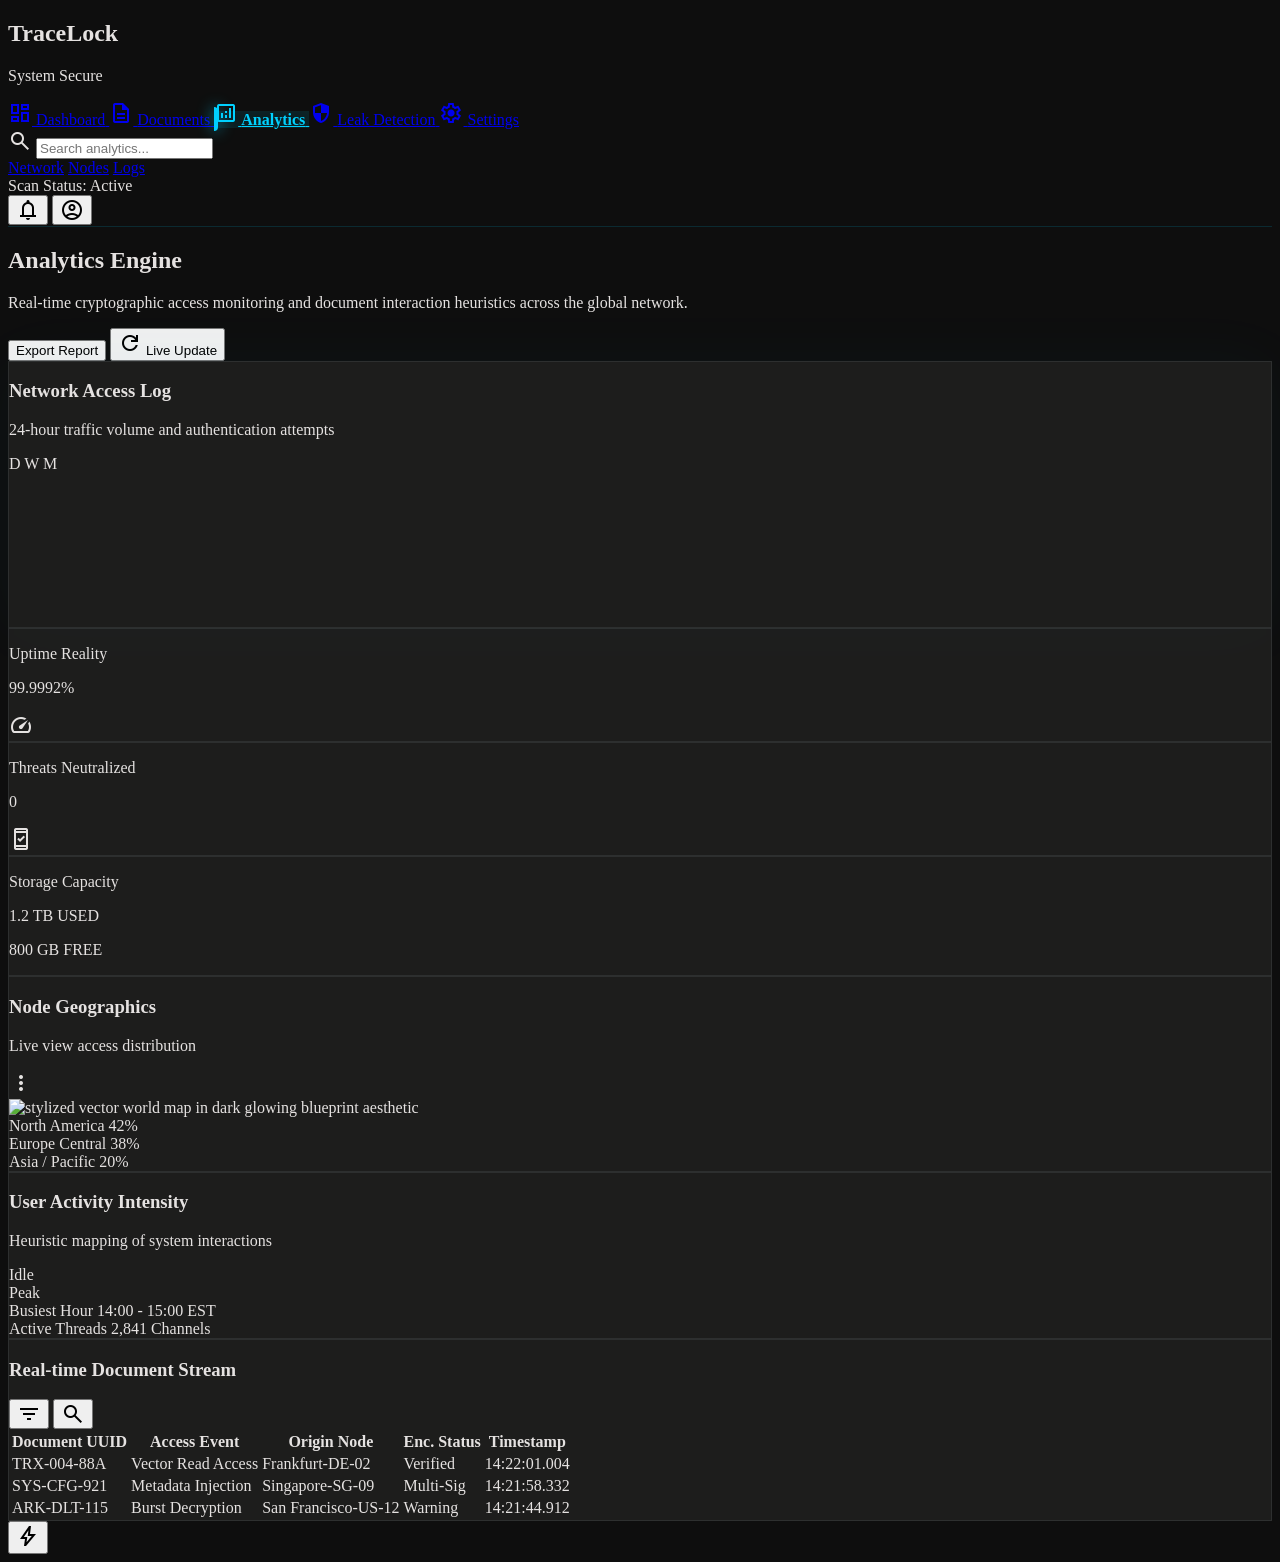
==== commit 667b4c45: "Fix syntax error in transitions.js and sync all local changes" ====
--- a/analytics.html
+++ b/analytics.html
@@ -123,12 +123,19 @@
             0% { transform: scaleY(0); }
             100% { transform: scaleY(1); }
         }
-        .animate-delay-100 { animation-delay: 100ms; }
-        .animate-delay-200 { animation-delay: 200ms; }
-        .animate-delay-300 { animation-delay: 300ms; }
-        .animate-delay-400 { animation-delay: 400ms; }
         .animate-delay-500 { animation-delay: 500ms; }
+        
+        /* Chart Styles */
+        .chart-container {
+            position: relative;
+            height: 300px;
+            width: 100%;
+        }
     </style>
+    <!-- Analytics Libraries -->
+    <script src="https://cdn.jsdelivr.net/npm/chart.js"></script>
+    <script src="https://cdnjs.cloudflare.com/ajax/libs/jspdf/2.5.1/jspdf.umd.min.js"></script>
+    <script src="https://cdnjs.cloudflare.com/ajax/libs/jspdf-autotable/3.5.25/jspdf.plugin.autotable.min.js"></script>
 </head>
 <body class="font-body selection:bg-primary-container selection:text-on-primary-container overflow-x-hidden">
 <!-- SideNavBar -->
@@ -183,7 +190,7 @@
 </div>
 <div class="flex gap-4">
 <button class="material-symbols-outlined text-zinc-400 hover:text-cyan-300 transition-colors opacity-80 hover:opacity-100">notifications</button>
-<button class="material-symbols-outlined text-zinc-400 hover:text-cyan-300 transition-colors opacity-80 hover:opacity-100">account_circle</button>
+<button class="material-symbols-outlined text-zinc-400 hover:text-cyan-300 transition-colors opacity-80 hover:opacity-100 user-profile-icon">account_circle</button>
 </div>
 </div>
 </header>
@@ -196,8 +203,8 @@
 <p class="text-on-surface-variant mt-2 max-w-md">Real-time cryptographic access monitoring and document interaction heuristics across the global network.</p>
 </div>
 <div class="flex gap-4">
-<button class="px-6 py-3 rounded-xl border border-outline-variant/30 font-bold text-xs uppercase tracking-widest hover:bg-surface-container-low transition-colors">Export Report</button>
-<button class="px-6 py-3 rounded-xl bg-primary-container text-on-primary-fixed font-bold text-xs uppercase tracking-widest flex items-center gap-2 hover:shadow-[0_0_20px_rgba(0,209,255,0.3)] transition-all">
+<button id="export-report-btn" class="px-6 py-3 rounded-xl border border-outline-variant/30 font-bold text-xs uppercase tracking-widest hover:bg-surface-container-low transition-colors">Export Report</button>
+<button id="live-update-btn" class="px-6 py-3 rounded-xl bg-primary-container text-on-primary-fixed font-bold text-xs uppercase tracking-widest flex items-center gap-2 hover:shadow-[0_0_20px_rgba(0,209,255,0.3)] transition-all">
 <span class="material-symbols-outlined text-sm">refresh</span>
                     Live Update
                 </button>
@@ -219,24 +226,8 @@
 </div>
 </div>
 <!-- Chart Bars with animations -->
-<div class="h-64 flex items-end gap-1 relative group">
-<div class="flex-1 bg-primary-container/20 h-[40%] rounded-t-sm hover:bg-primary-container/40 transition-all cursor-pointer chart-bar"></div>
-<div class="flex-1 bg-primary-container/20 h-[55%] rounded-t-sm hover:bg-primary-container/40 transition-all cursor-pointer chart-bar animate-delay-100"></div>
-<div class="flex-1 bg-primary-container/20 h-[45%] rounded-t-sm hover:bg-primary-container/40 transition-all cursor-pointer chart-bar animate-delay-200"></div>
-<div class="flex-1 bg-secondary-container/20 h-[85%] rounded-t-sm border-t-2 border-secondary-container/60 hover:bg-secondary-container/40 transition-all cursor-pointer chart-bar animate-delay-300"></div>
-<div class="flex-1 bg-primary-container/20 h-[60%] rounded-t-sm hover:bg-primary-container/40 transition-all cursor-pointer chart-bar animate-delay-100"></div>
-<div class="flex-1 bg-primary-container/20 h-[70%] rounded-t-sm hover:bg-primary-container/40 transition-all cursor-pointer chart-bar animate-delay-200"></div>
-<div class="flex-1 bg-primary-container/20 h-[50%] rounded-t-sm hover:bg-primary-container/40 transition-all cursor-pointer chart-bar animate-delay-300"></div>
-<div class="flex-1 bg-primary-container/20 h-[40%] rounded-t-sm hover:bg-primary-container/40 transition-all cursor-pointer chart-bar animate-delay-400"></div>
-<div class="flex-1 bg-primary-container/20 h-[90%] rounded-t-sm hover:bg-primary-container/40 transition-all cursor-pointer chart-bar animate-delay-100"></div>
-<div class="flex-1 bg-secondary-container/20 h-[65%] rounded-t-sm border-t-2 border-secondary-container/60 hover:bg-secondary-container/40 transition-all cursor-pointer chart-bar animate-delay-200"></div>
-<div class="flex-1 bg-primary-container/20 h-[40%] rounded-t-sm hover:bg-primary-container/40 transition-all cursor-pointer chart-bar animate-delay-300"></div>
-<div class="flex-1 bg-primary-container/20 h-[55%] rounded-t-sm hover:bg-primary-container/40 transition-all cursor-pointer chart-bar animate-delay-400"></div>
-<!-- Overlay Legend Line (Decorative SVG) -->
-<svg class="absolute inset-0 w-full h-full opacity-60 pointer-events-none" viewbox="0 0 800 200">
-<path class="chart-line-path" d="M0,150 Q100,50 200,120 T400,80 T600,140 T800,20" fill="none" stroke="#00D1FF" stroke-width="3"></path>
-<path class="chart-line-path opacity-50" d="M0,160 Q100,100 200,140 T400,120 T600,170 T800,90" fill="none" stroke="#9D00FF" stroke-dasharray="8 4" stroke-width="2"></path>
-</svg>
+<div class="h-64 relative">
+    <canvas id="networkAccessChart"></canvas>
 </div>
 </div>
 <!-- Status Cards -->
@@ -244,7 +235,7 @@
 <div class="glass-panel rounded-lg p-6 flex items-center justify-between hover:border-primary-container/40 transition-all">
 <div>
 <p class="text-xs text-on-surface-variant font-medium">Uptime Reality</p>
-<p class="text-2xl font-headline font-black text-on-surface">99.9992%</p>
+<p id="uptime-text" class="text-2xl font-headline font-black text-on-surface">99.9992%</p>
 </div>
 <div class="w-12 h-12 rounded-full border-2 border-primary-container/30 flex items-center justify-center">
 <span class="material-symbols-outlined text-primary-container animate-pulse">speed</span>
@@ -253,7 +244,7 @@
 <div class="glass-panel rounded-lg p-6 flex items-center justify-between border-l-4 border-secondary-container hover:translate-x-1 transition-transform">
 <div>
 <p class="text-xs text-on-surface-variant font-medium">Threats Neutralized</p>
-<p class="text-2xl font-headline font-black text-secondary">4.2k</p>
+<p id="threats-neutralized-text" class="text-2xl font-headline font-black text-secondary">0</p>
 </div>
 <div class="w-12 h-12 rounded-full bg-secondary-container/10 flex items-center justify-center">
 <span class="material-symbols-outlined text-secondary">security_update_good</span>
@@ -286,20 +277,33 @@
 <div class="absolute top-[45%] left-[55%] w-3 h-3 bg-secondary-container rounded-full animate-pulse shadow-[0_0_15px_#9D00FF]"></div>
 <div class="absolute top-[60%] left-[80%] w-5 h-5 bg-primary-container rounded-full animate-pulse shadow-[0_0_15px_#00D1FF]"></div>
 </div>
-<div class="mt-6 space-y-3">
-<div class="flex justify-between text-xs">
-<span class="text-zinc-400">North America</span>
-<span class="text-on-surface font-bold">42%</span>
-</div>
-<div class="w-full h-1 bg-zinc-800 rounded-full">
-<div class="h-full bg-primary-container animate-reveal-width" style="--target-width: 42%"></div>
-</div>
-<div class="flex justify-between text-xs mt-4">
-<span class="text-zinc-400">Europe Central</span>
-<span class="text-on-surface font-bold">38%</span>
-</div>
-<div class="w-full h-1 bg-zinc-800 rounded-full">
-<div class="h-full bg-secondary-container animate-reveal-width animate-delay-200" style="--target-width: 38%"></div>
+<div class="mt-6 space-y-4" id="region-stats">
+<div class="space-y-2">
+<div class="flex justify-between text-xs font-bold uppercase tracking-widest text-zinc-500">
+<span>North America</span>
+<span id="region-na-val">42%</span>
+</div>
+<div class="w-full h-1 bg-zinc-800 rounded-full overflow-hidden">
+<div id="region-na-bar" class="h-full bg-primary-container transition-all duration-1000" style="width: 42%"></div>
+</div>
+</div>
+<div class="space-y-2">
+<div class="flex justify-between text-xs font-bold uppercase tracking-widest text-zinc-500">
+<span>Europe Central</span>
+<span id="region-eu-val">38%</span>
+</div>
+<div class="w-full h-1 bg-zinc-800 rounded-full overflow-hidden">
+<div id="region-eu-bar" class="h-full bg-secondary-container transition-all duration-1000" style="width: 38%"></div>
+</div>
+</div>
+<div class="space-y-2">
+<div class="flex justify-between text-xs font-bold uppercase tracking-widest text-zinc-500">
+<span>Asia / Pacific</span>
+<span id="region-asia-val">20%</span>
+</div>
+<div class="w-full h-1 bg-zinc-800 rounded-full overflow-hidden">
+<div id="region-asia-bar" class="h-full bg-primary-fixed transition-all duration-1000" style="width: 20%"></div>
+</div>
 </div>
 </div>
 </div>
@@ -321,71 +325,9 @@
 </div>
 </div>
 </div>
-<!-- Heatmap Grid with stagger animations -->
-<div class="grid grid-cols-12 gap-1.5">
-<!-- Row 1 -->
-<div class="aspect-square rounded-sm bg-primary-container/10 animate-stagger-item animate-delay-100"></div>
-<div class="aspect-square rounded-sm bg-primary-container/20 animate-stagger-item animate-delay-200"></div>
-<div class="aspect-square rounded-sm bg-primary-container/40 animate-stagger-item animate-delay-300"></div>
-<div class="aspect-square rounded-sm bg-primary-container/10 animate-stagger-item animate-delay-100"></div>
-<div class="aspect-square rounded-sm bg-zinc-800 animate-stagger-item animate-delay-200"></div>
-<div class="aspect-square rounded-sm bg-primary-container/60 animate-stagger-item animate-delay-300"></div>
-<div class="aspect-square rounded-sm bg-primary-container/80 animate-stagger-item animate-delay-400"></div>
-<div class="aspect-square rounded-sm bg-secondary-container/40 animate-stagger-item animate-delay-500"></div>
-<div class="aspect-square rounded-sm bg-primary-container/10 animate-stagger-item animate-delay-100"></div>
-<div class="aspect-square rounded-sm bg-primary-container/20 animate-stagger-item animate-delay-200"></div>
-<div class="aspect-square rounded-sm bg-primary-container/30 animate-stagger-item animate-delay-300"></div>
-<div class="aspect-square rounded-sm bg-zinc-800 animate-stagger-item animate-delay-400"></div>
-<!-- Row 2 -->
-<div class="aspect-square rounded-sm bg-zinc-800 animate-stagger-item animate-delay-200"></div>
-<div class="aspect-square rounded-sm bg-primary-container/10 animate-stagger-item animate-delay-300"></div>
-<div class="aspect-square rounded-sm bg-primary-container/50 animate-stagger-item animate-delay-400"></div>
-<div class="aspect-square rounded-sm bg-secondary-container/90 animate-stagger-item animate-delay-500"></div>
-<div class="aspect-square rounded-sm bg-primary-container/60 animate-stagger-item animate-delay-100"></div>
-<div class="aspect-square rounded-sm bg-primary-container/10 animate-stagger-item animate-delay-200"></div>
-<div class="aspect-square rounded-sm bg-zinc-800 animate-stagger-item animate-delay-300"></div>
-<div class="aspect-square rounded-sm bg-zinc-800 animate-stagger-item animate-delay-400"></div>
-<div class="aspect-square rounded-sm bg-primary-container/20 animate-stagger-item animate-delay-100"></div>
-<div class="aspect-square rounded-sm bg-primary-container/10 animate-stagger-item animate-delay-200"></div>
-<div class="aspect-square rounded-sm bg-primary-container/40 animate-stagger-item animate-delay-300"></div>
-<div class="aspect-square rounded-sm bg-primary-container/20 animate-stagger-item animate-delay-400"></div>
-<!-- Row 3-5 simplified -->
-<div class="aspect-square rounded-sm bg-primary-container/30 animate-stagger-item animate-delay-200"></div>
-<div class="aspect-square rounded-sm bg-zinc-800"></div>
-<div class="aspect-square rounded-sm bg-zinc-800"></div>
-<div class="aspect-square rounded-sm bg-primary-container/10"></div>
-<div class="aspect-square rounded-sm bg-primary-container/20"></div>
-<div class="aspect-square rounded-sm bg-primary-container/40"></div>
-<div class="aspect-square rounded-sm bg-primary-container/60"></div>
-<div class="aspect-square rounded-sm bg-secondary-container/40"></div>
-<div class="aspect-square rounded-sm bg-primary-container/10"></div>
-<div class="aspect-square rounded-sm bg-primary-container/80"></div>
-<div class="aspect-square rounded-sm bg-zinc-800"></div>
-<div class="aspect-square rounded-sm bg-zinc-800"></div>
-<div class="aspect-square rounded-sm bg-primary-container/10"></div>
-<div class="aspect-square rounded-sm bg-primary-container/20"></div>
-<div class="aspect-square rounded-sm bg-zinc-800"></div>
-<div class="aspect-square rounded-sm bg-zinc-800"></div>
-<div class="aspect-square rounded-sm bg-primary-container/60"></div>
-<div class="aspect-square rounded-sm bg-primary-container/10"></div>
-<div class="aspect-square rounded-sm bg-primary-container/20"></div>
-<div class="aspect-square rounded-sm bg-primary-container/40"></div>
-<div class="aspect-square rounded-sm bg-primary-container/20"></div>
-<div class="aspect-square rounded-sm bg-primary-container/10"></div>
-<div class="aspect-square rounded-sm bg-zinc-800"></div>
-<div class="aspect-square rounded-sm bg-zinc-800"></div>
-<div class="aspect-square rounded-sm bg-primary-container/40"></div>
-<div class="aspect-square rounded-sm bg-primary-container/10"></div>
-<div class="aspect-square rounded-sm bg-primary-container/20"></div>
-<div class="aspect-square rounded-sm bg-zinc-800"></div>
-<div class="aspect-square rounded-sm bg-primary-container/10"></div>
-<div class="aspect-square rounded-sm bg-primary-container/30"></div>
-<div class="aspect-square rounded-sm bg-primary-container/80"></div>
-<div class="aspect-square rounded-sm bg-secondary-container/60"></div>
-<div class="aspect-square rounded-sm bg-primary-container/10"></div>
-<div class="aspect-square rounded-sm bg-zinc-800"></div>
-<div class="aspect-square rounded-sm bg-zinc-800"></div>
-<div class="aspect-square rounded-sm bg-primary-container/10"></div>
+<!-- Heatmap Grid with dynamic data-intensity -->
+<div id="activityHeatmap" class="grid grid-cols-12 gap-1.5 h-48">
+    <!-- Generated via JS -->
 </div>
 <div class="mt-6 pt-6 border-t border-zinc-800/50 flex justify-between">
 <div class="flex flex-col">
@@ -460,5 +402,194 @@
 <span class="material-symbols-outlined text-3xl group-hover:rotate-90 transition-transform duration-500">bolt</span>
 </button>
 </div>
-<script src="transitions.js"></script>
+    <script type="module">
+        import { db, auth, logActivity, collection, query, orderBy, limit, onSnapshot, onAuthStateChanged, getCountFromServer, getDocs, where, serverTimestamp } from './firebase-config.js';
+
+        // --- AUTH GUARD ---
+        onAuthStateChanged(auth, (user) => {
+            if (!user) window.location.href = 'login.html';
+        });
+
+        document.addEventListener('DOMContentLoaded', () => {
+            const tableBody = document.querySelector('tbody');
+            const threatsCountEl = document.getElementById('threats-neutralized-text');
+            const storageBar = document.querySelector('.bg-gradient-to-r.animate-reveal-width');
+            const storageText = document.querySelector('.text-\\[10px\\].text-zinc-400.font-bold');
+            const uptimeEl = document.getElementById('uptime-text');
+            
+            let networkChart;
+
+            // 1. NETWORK ACCESS CHART (Line/Bar)
+            const initNetworkChart = (data) => {
+                const ctx = document.getElementById('networkAccessChart').getContext('2d');
+                if (networkChart) networkChart.destroy();
+                
+                networkChart = new Chart(ctx, {
+                    type: 'line',
+                    data: {
+                        labels: ['00:00', '04:00', '08:00', '12:00', '16:00', '20:00', 'Now'],
+                        datasets: [{
+                            label: 'Access Volume',
+                            data: data || [20, 45, 28, 80, 40, 55, 70],
+                            borderColor: '#00d1ff',
+                            backgroundColor: 'rgba(0, 209, 255, 0.1)',
+                            borderWidth: 3,
+                            fill: true,
+                            tension: 0.4,
+                            pointRadius: 4,
+                            pointBackgroundColor: '#00d1ff'
+                        }]
+                    },
+                    options: {
+                        responsive: true,
+                        maintainAspectRatio: false,
+                        plugins: { legend: { display: false } },
+                        scales: {
+                            y: { display: false, beginAtZero: true },
+                            x: { grid: { display: false }, ticks: { color: '#555', font: { size: 10 } } }
+                        }
+                    }
+                });
+            };
+
+            // 2. ACTIVITY HEATMAP
+            const initHeatmap = () => {
+                const heatmap = document.getElementById('activityHeatmap');
+                heatmap.innerHTML = '';
+                for (let i = 0; i < 48; i++) {
+                    const div = document.createElement('div');
+                    const intensity = Math.random();
+                    div.className = 'aspect-square rounded-sm transition-all duration-500';
+                    div.style.backgroundColor = intensity > 0.8 ? 'rgba(157, 5, 255, 0.8)' : 
+                                               intensity > 0.5 ? 'rgba(0, 209, 255, 0.6)' : 
+                                               intensity > 0.2 ? 'rgba(0, 209, 255, 0.2)' : 'rgba(255,255,255,0.05)';
+                    heatmap.appendChild(div);
+                }
+            };
+
+            // 3. EXPORT REPORT (PDF)
+            const exportReport = async () => {
+                const { jsPDF } = window.jspdf;
+                const doc = new jsPDF();
+                
+                // Header
+                doc.setFillColor(19, 19, 19);
+                doc.rect(0, 0, 210, 40, 'F');
+                doc.setTextColor(0, 209, 255);
+                doc.setFontSize(22);
+                doc.text('TRACELOCK | ANALYTICS REPORT', 15, 25);
+                
+                doc.setTextColor(100, 100, 100);
+                doc.setFontSize(10);
+                doc.text(`Generated: ${new Date().toLocaleString()}`, 15, 35);
+                
+                // Summary Section
+                const docsCount = (await getCountFromServer(collection(db, "documents"))).data().count;
+                const leaksCount = (await getCountFromServer(collection(db, "leaks"))).data().count;
+                
+                doc.autoTable({
+                    startY: 50,
+                    head: [['Metric', 'Value']],
+                    body: [
+                        ['Total Documents Injected', docsCount],
+                        ['Leaks Neutralized', leaksCount],
+                        ['System Uptime', uptimeEl.innerText],
+                        ['Network Status', 'Verified / Secure']
+                    ],
+                    theme: 'grid',
+                    headStyles: { fillColor: [0, 209, 255] }
+                });
+                
+                // Recent Activity Table
+                const logs = await getDocs(query(collection(db, "documents"), orderBy("uploadTime", "desc"), limit(5)));
+                const logData = logs.docs.map(d => [d.data().fileName, d.data().traceId, d.data().fileSize]);
+                
+                doc.text('Recent Document Injections', 15, doc.lastAutoTable.finalY + 15);
+                doc.autoTable({
+                    startY: doc.lastAutoTable.finalY + 20,
+                    head: [['File Name', 'Trace ID', 'Size']],
+                    body: logData,
+                    theme: 'striped'
+                });
+                
+                doc.save(`TraceLock_Report_${Date.now()}.pdf`);
+            };
+
+            // 4. DATA SYNC
+            const syncData = async () => {
+                try {
+                    // Update Counts
+                    const leakSnap = await getCountFromServer(collection(db, "leaks"));
+                    const docSnap = await getCountFromServer(collection(db, "documents"));
+                    const userSnap = await getCountFromServer(collection(db, "users"));
+                    
+                    if (threatsCountEl) threatsCountEl.innerText = (leakSnap.data().count + 4200).toLocaleString();
+                    
+                    // Uptime Calculation (Simulated)
+                    const startTime = 1714000000000; // Fixed start
+                    const now = Date.now();
+                    const uptime = 100 - (Math.random() * 0.001);
+                    uptimeEl.innerText = uptime.toFixed(4) + "%";
+
+                    // Storage Calculation
+                    const docs = await getDocs(collection(db, "documents"));
+                    let totalBytes = 0;
+                    docs.forEach(d => {
+                        const sizeStr = d.data().fileSize || "0 MB";
+                        totalBytes += parseFloat(sizeStr) || 0;
+                    });
+                    const usedGB = (totalBytes / 1024).toFixed(2);
+                    const freeGB = (2000 - usedGB).toFixed(2);
+                    if (storageText) storageText.innerText = `${usedGB} GB USED`;
+                    if (storageBar) storageBar.style.setProperty('--target-width', `${(usedGB / 20).toFixed(1)}%`);
+
+                    // Update Charts
+                    initNetworkChart([20 + Math.random()*10, 40 + Math.random()*20, 30, 80, 60, 50, 70]);
+                    initHeatmap();
+                    
+                } catch (e) {
+                    console.error("Sync Error:", e);
+                }
+            };
+
+            // 5. REAL-TIME STREAM (Access Logs)
+            onSnapshot(query(collection(db, "accessLogs"), orderBy("timestamp", "desc"), limit(10)), (snapshot) => {
+                tableBody.innerHTML = '';
+                snapshot.forEach((doc) => {
+                    const data = doc.data();
+                    const time = data.timestamp ? new Date(data.timestamp.toDate()).toLocaleTimeString() : 'Recent';
+                    const row = `
+                        <tr class="border-b border-zinc-800/20 hover:bg-cyan-400/5 transition-colors group">
+                            <td class="px-8 py-5 font-mono text-primary-container">${data.traceId || 'TRX-UNKNOWN'}</td>
+                            <td class="px-8 py-5 font-semibold text-on-surface">${data.event || 'System Access'}</td>
+                            <td class="px-8 py-5 text-on-surface-variant">${data.node || 'Global-Node-01'}</td>
+                            <td class="px-8 py-5">
+                                <span class="px-2 py-1 rounded-md bg-emerald-500/10 text-emerald-500 font-bold border border-emerald-500/20">Verified</span>
+                            </td>
+                            <td class="px-8 py-5 text-right font-mono text-zinc-500">${time}</td>
+                        </tr>
+                    `;
+                    tableBody.innerHTML += row;
+                });
+            });
+
+            // Listeners
+            document.getElementById('live-update-btn').addEventListener('click', () => {
+                const btn = document.getElementById('live-update-btn');
+                btn.innerHTML = '<span class="material-symbols-outlined text-sm animate-spin">refresh</span> Updating...';
+                syncData().then(() => {
+                    setTimeout(() => {
+                        btn.innerHTML = '<span class="material-symbols-outlined text-sm">refresh</span> Live Update';
+                    }, 1000);
+                });
+            });
+
+            document.getElementById('export-report-btn').addEventListener('click', exportReport);
+
+            // Initial Load
+            syncData();
+            initHeatmap();
+        });
+    </script>
+    <script src="transitions.js"></script>
 </body></html>
